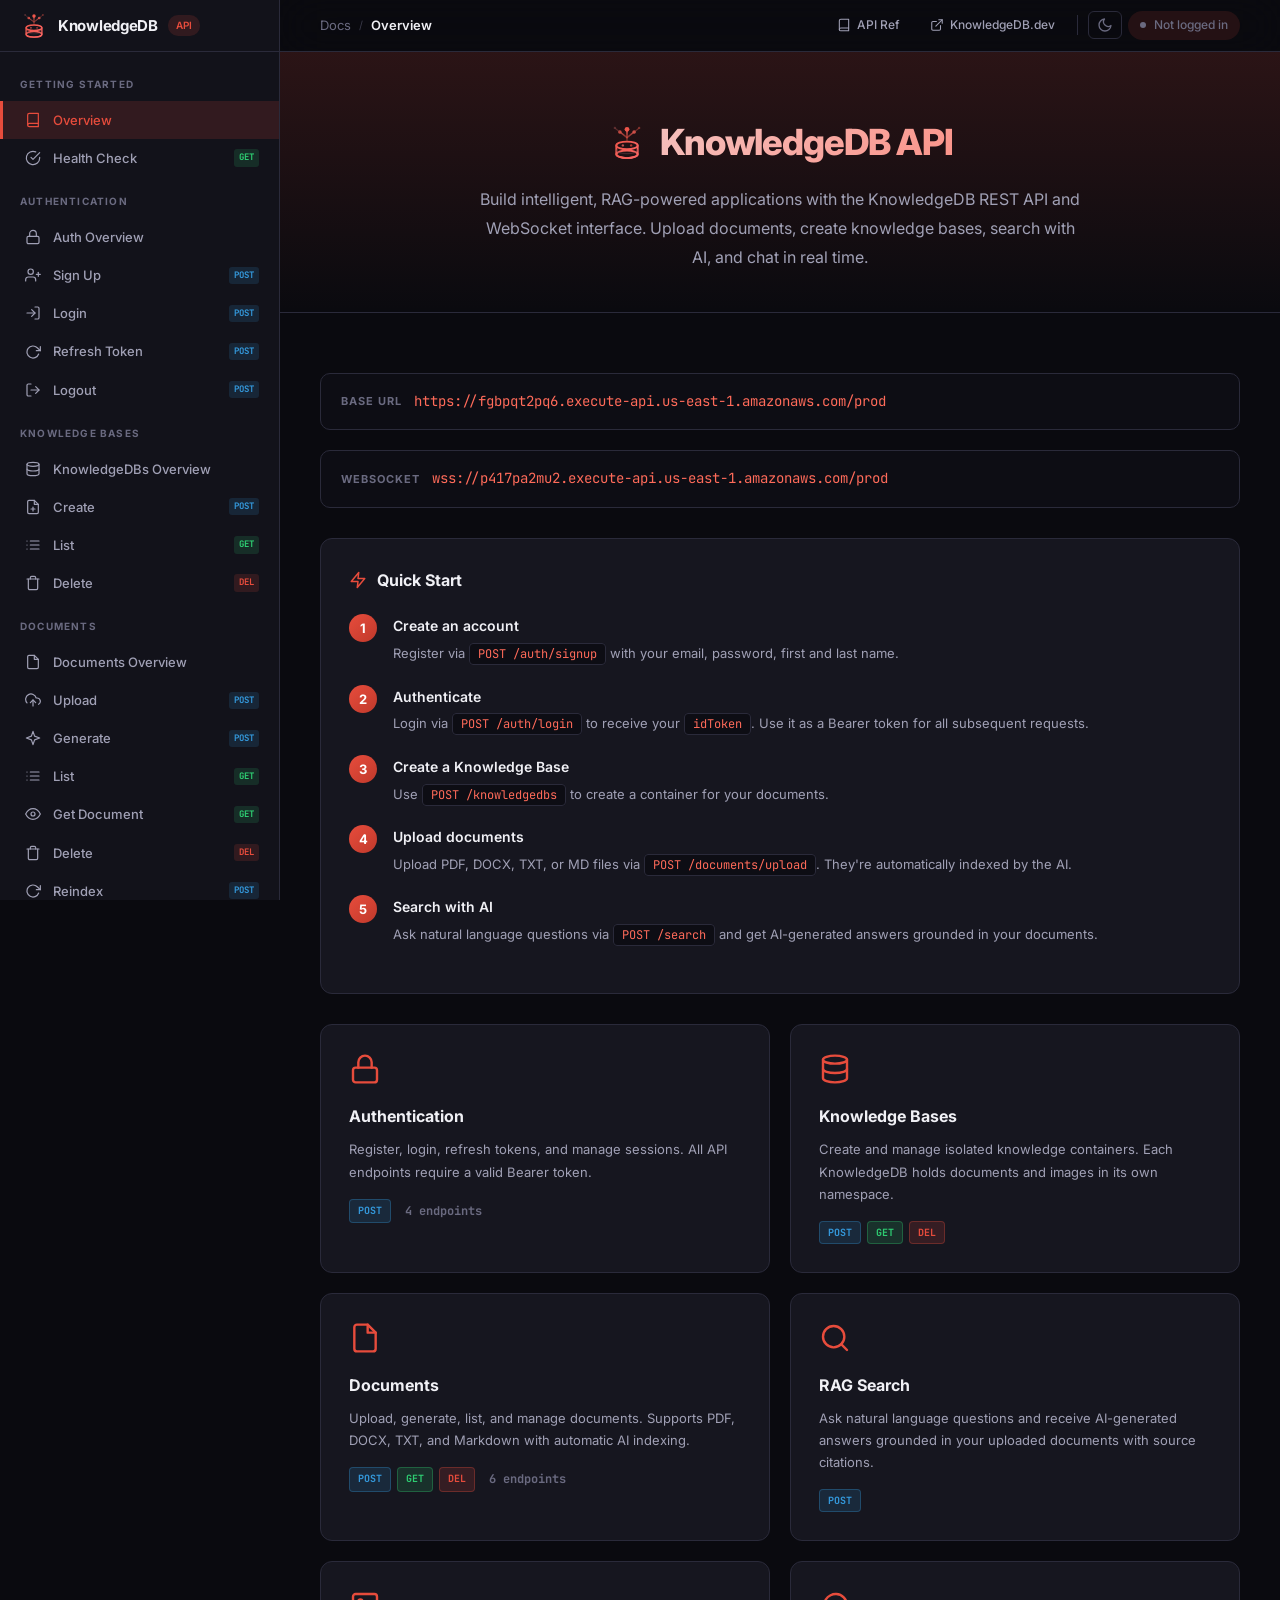
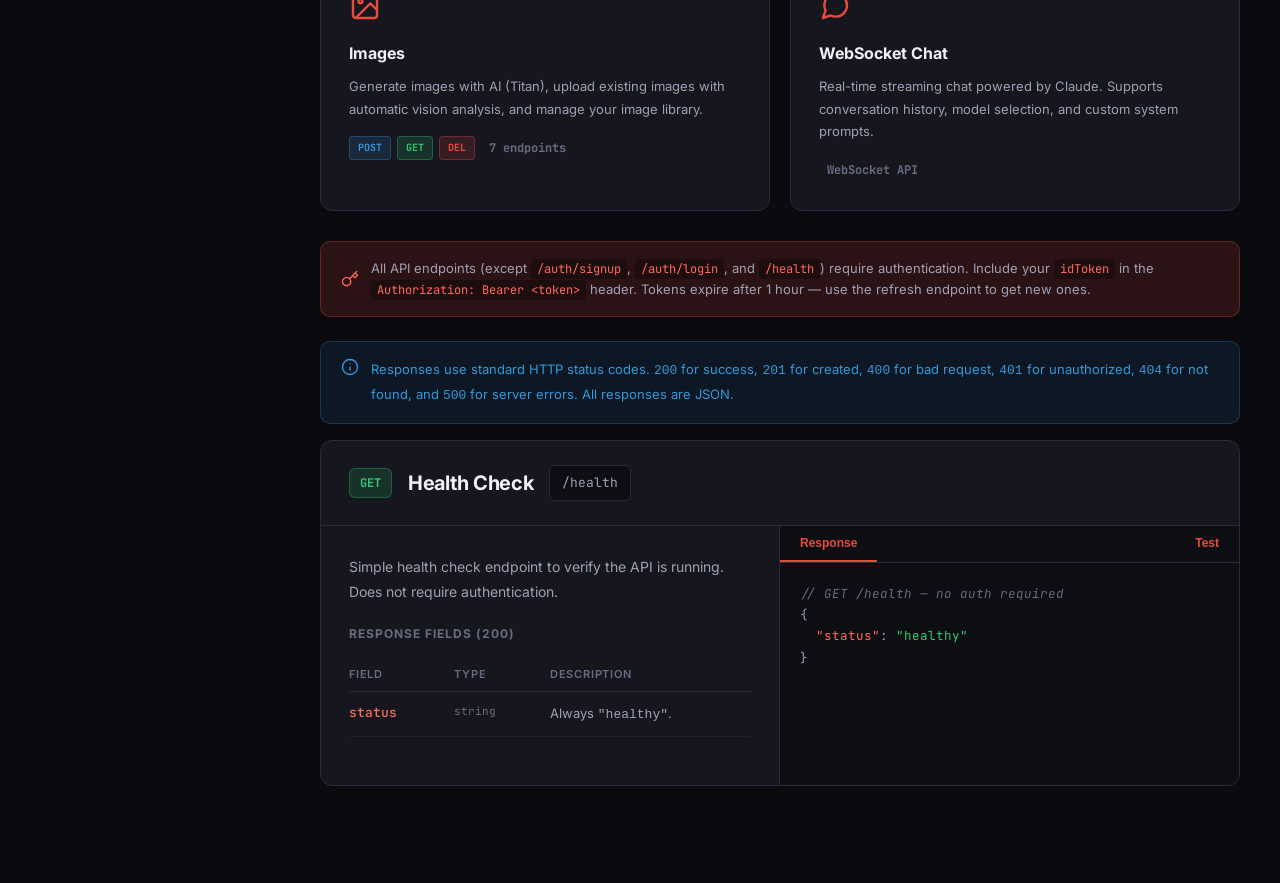
==== api/index.html @ 93686867 "API docs and UI Upgrade" ====
﻿<!DOCTYPE html>
<html lang="en">
<head>
  <meta charset="UTF-8">
  <meta name="viewport" content="width=device-width, initial-scale=1.0">
  <title>KnowledgeDB API Documentation</title>
  <meta name="description" content="KnowledgeDB API documentation — build RAG-powered apps with REST API and WebSocket. Upload documents, create knowledge bases, search with AI, and chat in real time.">
  <link rel="stylesheet" href="styles.css">
  <link rel="icon" type="image/svg+xml" href="favicon.svg">
</head>
<body>
<div class="layout">
  <nav class="sidebar">
    <div class="sidebar-header"></div>
    <div id="sidebar-nav" class="sidebar-nav"></div>
  </nav>

  <main class="main-content">
    <div class="top-bar" data-title="API Reference"></div>

    <div class="page-hero">
      <h1 style="display: flex; align-items: center; gap: 14px; justify-content: center;"><svg viewBox="0 0 32 32" fill="none" style="width: 38px; height: 38px; flex-shrink: 0;"><defs><linearGradient id="hero-g1" x1="0" y1="0" x2="32" y2="32" gradientUnits="userSpaceOnUse"><stop offset="0%" stop-color="#e74c3c"/><stop offset="100%" stop-color="#ff6b6b"/></linearGradient><linearGradient id="hero-g2" x1="0" y1="32" x2="32" y2="0" gradientUnits="userSpaceOnUse"><stop offset="0%" stop-color="#2c3e50"/><stop offset="100%" stop-color="#e74c3c"/></linearGradient><linearGradient id="hero-g3" x1="16" y1="2" x2="16" y2="14" gradientUnits="userSpaceOnUse"><stop offset="0%" stop-color="#ff6b6b"/><stop offset="100%" stop-color="#e74c3c" stop-opacity="0.3"/></linearGradient></defs><ellipse cx="16" cy="18" rx="9" ry="3.2" stroke="url(#hero-g1)" stroke-width="1.6"/><path d="M7 18v7.5c0 1.77 4 3.2 9 3.2s9-1.43 9-3.2V18" stroke="url(#hero-g1)" stroke-width="1.6" stroke-linecap="round"/><ellipse cx="16" cy="25.5" rx="9" ry="3.2" stroke="url(#hero-g1)" stroke-width="1.6"/><path d="M7 21.8c0 1.77 4 3.2 9 3.2s9-1.43 9-3.2" stroke="url(#hero-g2)" stroke-width="1" stroke-linecap="round" opacity="0.45"/><path d="M16 14.8 L16 6" stroke="url(#hero-g3)" stroke-width="1.5" stroke-linecap="round"/><path d="M16 11.5 L11 7.5" stroke="url(#hero-g3)" stroke-width="1.2" stroke-linecap="round"/><circle cx="10" cy="6.8" r="1.5" fill="url(#hero-g1)" opacity="0.85"/><path d="M16 11.5 L21 7.5" stroke="url(#hero-g3)" stroke-width="1.2" stroke-linecap="round"/><circle cx="22" cy="6.8" r="1.5" fill="url(#hero-g1)" opacity="0.85"/><circle cx="16" cy="4.5" r="2" fill="url(#hero-g1)"/><path d="M10 6.8 L6.5 4" stroke="url(#hero-g2)" stroke-width="0.9" stroke-linecap="round" opacity="0.5"/><circle cx="5.8" cy="3.3" r="1" fill="url(#hero-g2)" opacity="0.55"/><path d="M22 6.8 L25.5 4" stroke="url(#hero-g2)" stroke-width="0.9" stroke-linecap="round" opacity="0.5"/><circle cx="26.2" cy="3.3" r="1" fill="url(#hero-g2)" opacity="0.55"/><circle cx="12.5" cy="18" r="1" fill="#ff6b6b" opacity="0.7"/><circle cx="19.5" cy="18" r="1" fill="#e74c3c" opacity="0.7"/></svg> KnowledgeDB API</h1>
      <p>Build intelligent, RAG-powered applications with the KnowledgeDB REST API and WebSocket interface. Upload documents, create knowledge bases, search with AI, and chat in real time.</p>
    </div>

    <div class="content-area">
      <div class="base-url-box">
        <span class="label">Base URL</span>
        <code>https://fgbpqt2pq6.execute-api.us-east-1.amazonaws.com/prod</code>
      </div>

      <div class="base-url-box">
        <span class="label">WebSocket</span>
        <code>wss://p417pa2mu2.execute-api.us-east-1.amazonaws.com/prod</code>
      </div>

      <div class="quick-start">
        <h3><svg viewBox="0 0 24 24"><polygon points="13 2 3 14 12 14 11 22 21 10 12 10 13 2"/></svg> Quick Start</h3>
        <div class="quick-start-step">
          <div class="step-number">1</div>
          <div class="step-content">
            <h4>Create an account</h4>
            <p>Register via <code>POST /auth/signup</code> with your email, password, first and last name.</p>
          </div>
        </div>
        <div class="quick-start-step">
          <div class="step-number">2</div>
          <div class="step-content">
            <h4>Authenticate</h4>
            <p>Login via <code>POST /auth/login</code> to receive your <code>idToken</code>. Use it as a Bearer token for all subsequent requests.</p>
          </div>
        </div>
        <div class="quick-start-step">
          <div class="step-number">3</div>
          <div class="step-content">
            <h4>Create a Knowledge Base</h4>
            <p>Use <code>POST /knowledgedbs</code> to create a container for your documents.</p>
          </div>
        </div>
        <div class="quick-start-step">
          <div class="step-number">4</div>
          <div class="step-content">
            <h4>Upload documents</h4>
            <p>Upload PDF, DOCX, TXT, or MD files via <code>POST /documents/upload</code>. They're automatically indexed by the AI.</p>
          </div>
        </div>
        <div class="quick-start-step">
          <div class="step-number">5</div>
          <div class="step-content">
            <h4>Search with AI</h4>
            <p>Ask natural language questions via <code>POST /search</code> and get AI-generated answers grounded in your documents.</p>
          </div>
        </div>
      </div>

      <div class="overview-grid">
        <a href="auth.html" class="overview-card">
          <div class="card-icon"><svg viewBox="0 0 24 24"><rect x="3" y="11" width="18" height="11" rx="2" ry="2"/><path d="M7 11V7a5 5 0 0 1 10 0v4"/></svg></div>
          <h3>Authentication</h3>
          <p>Register, login, refresh tokens, and manage sessions. All API endpoints require a valid Bearer token.</p>
          <div class="card-endpoints">
            <span class="method-badge post">POST</span>
            <span style="font-size:12px;color:var(--text-muted)">4 endpoints</span>
          </div>
        </a>

        <a href="knowledgedbs.html" class="overview-card">
          <div class="card-icon"><svg viewBox="0 0 24 24"><ellipse cx="12" cy="5" rx="9" ry="3"/><path d="M21 12c0 1.66-4 3-9 3s-9-1.34-9-3"/><path d="M3 5v14c0 1.66 4 3 9 3s9-1.34 9-3V5"/></svg></div>
          <h3>Knowledge Bases</h3>
          <p>Create and manage isolated knowledge containers. Each KnowledgeDB holds documents and images in its own namespace.</p>
          <div class="card-endpoints">
            <span class="method-badge post">POST</span>
            <span class="method-badge get">GET</span>
            <span class="method-badge delete">DEL</span>
          </div>
        </a>

        <a href="documents.html" class="overview-card">
          <div class="card-icon"><svg viewBox="0 0 24 24"><path d="M14 2H6a2 2 0 0 0-2 2v16a2 2 0 0 0 2 2h12a2 2 0 0 0 2-2V8z"/><polyline points="14 2 14 8 20 8"/></svg></div>
          <h3>Documents</h3>
          <p>Upload, generate, list, and manage documents. Supports PDF, DOCX, TXT, and Markdown with automatic AI indexing.</p>
          <div class="card-endpoints">
            <span class="method-badge post">POST</span>
            <span class="method-badge get">GET</span>
            <span class="method-badge delete">DEL</span>
            <span style="font-size:12px;color:var(--text-muted)">6 endpoints</span>
          </div>
        </a>

        <a href="search.html" class="overview-card">
          <div class="card-icon"><svg viewBox="0 0 24 24"><circle cx="11" cy="11" r="8"/><line x1="21" y1="21" x2="16.65" y2="16.65"/></svg></div>
          <h3>RAG Search</h3>
          <p>Ask natural language questions and receive AI-generated answers grounded in your uploaded documents with source citations.</p>
          <div class="card-endpoints">
            <span class="method-badge post">POST</span>
          </div>
        </a>

        <a href="images.html" class="overview-card">
          <div class="card-icon"><svg viewBox="0 0 24 24"><rect x="3" y="3" width="18" height="18" rx="2" ry="2"/><circle cx="8.5" cy="8.5" r="1.5"/><polyline points="21 15 16 10 5 21"/></svg></div>
          <h3>Images</h3>
          <p>Generate images with AI (Titan), upload existing images with automatic vision analysis, and manage your image library.</p>
          <div class="card-endpoints">
            <span class="method-badge post">POST</span>
            <span class="method-badge get">GET</span>
            <span class="method-badge delete">DEL</span>
            <span style="font-size:12px;color:var(--text-muted)">7 endpoints</span>
          </div>
        </a>

        <a href="websocket.html" class="overview-card">
          <div class="card-icon"><svg viewBox="0 0 24 24"><path d="M21 11.5a8.38 8.38 0 0 1-.9 3.8 8.5 8.5 0 0 1-7.6 4.7 8.38 8.38 0 0 1-3.8-.9L3 21l1.9-5.7a8.38 8.38 0 0 1-.9-3.8 8.5 8.5 0 0 1 4.7-7.6 8.38 8.38 0 0 1 3.8-.9h.5a8.48 8.48 0 0 1 8 8v.5z"/></svg></div>
          <h3>WebSocket Chat</h3>
          <p>Real-time streaming chat powered by Claude. Supports conversation history, model selection, and custom system prompts.</p>
          <div class="card-endpoints">
            <span style="font-size:12px;color:var(--text-muted)">WebSocket API</span>
          </div>
        </a>
      </div>

      <div class="auth-banner">
        <span class="icon"><svg viewBox="0 0 24 24"><path d="M21 2l-2 2m-7.61 7.61a5.5 5.5 0 1 1-7.778 7.778 5.5 5.5 0 0 1 7.777-7.777zm0 0L15.5 7.5m0 0l3 3L22 7l-3-3m-3.5 3.5L19 4"/></svg></span>
        <div class="text">
          All API endpoints (except <code>/auth/signup</code>, <code>/auth/login</code>, and <code>/health</code>) require authentication.
          Include your <code>idToken</code> in the <code>Authorization: Bearer &lt;token&gt;</code> header.
          Tokens expire after 1 hour — use the refresh endpoint to get new ones.
        </div>
      </div>

      <div class="info-box note">
        <svg viewBox="0 0 24 24"><circle cx="12" cy="12" r="10"/><line x1="12" y1="16" x2="12" y2="12"/><line x1="12" y1="8" x2="12.01" y2="8"/></svg>
        <div>Responses use standard HTTP status codes. <code>200</code> for success, <code>201</code> for created, <code>400</code> for bad request, <code>401</code> for unauthorized, <code>404</code> for not found, and <code>500</code> for server errors. All responses are JSON.</div>
      </div>

      <!-- HEALTH -->
      <div class="endpoint-block" id="health">
        <div class="endpoint-header">
          <span class="method-badge get">GET</span>
          <h2>Health Check</h2>
          <code class="endpoint-url">/health</code>
        </div>
        <div class="endpoint-body">
          <div class="endpoint-docs">
            <p>Simple health check endpoint to verify the API is running. Does not require authentication.</p>

            <div class="params-title">Response Fields (200)</div>
            <table class="params-table">
              <thead><tr><th>Field</th><th>Type</th><th>Description</th></tr></thead>
              <tbody>
                <tr><td>status</td><td>string</td><td>Always <code>"healthy"</code>.</td></tr>
              </tbody>
            </table>
          </div>
          <div class="endpoint-code">
            <div class="code-tabs">
              <button class="code-tab active" data-target="health-res">Response</button>
              <button class="code-tab test-tab" data-target="health-test">Test</button>
            </div>
            <div class="code-panel active" id="health-res">
<pre><span class="comment">// GET /health — no auth required</span>
{
  <span class="key">"status"</span>: <span class="string">"healthy"</span>
}</pre>
            </div>
            <div class="code-panel" id="health-test">
              <div class="test-panel">
                <button class="test-send" onclick="tryHealth()">Send Request</button>
                <div class="test-response" id="health-response"></div>
              </div>
            </div>
          </div>
        </div>
      </div>

    </div>
  </main>
</div>
<script src="icons.js"></script>
<script src="app.js"></script>
<script>
async function tryHealth() {
  showLoading('health-response');
  try {
    const { status, data } = await apiRequest('GET', '/health', null, false);
    renderResponse('health-response', status, data);
  } catch(e) { renderResponse('health-response', 0, { error: e.message }); }
}
</script>
</body>
</html>
---- api/styles.css ----
/* KnowledgeDB API Documentation - Shared Styles */
@import url('https://fonts.googleapis.com/css2?family=Inter:wght@300;400;500;600;700;800&family=JetBrains+Mono:wght@400;500;600&display=swap');

:root {
  --red: #e74c3c;
  --red-dark: #c0392b;
  --red-light: #ff6b5a;
  --red-glow: rgba(231, 76, 60, 0.15);
  --red-glow-strong: rgba(231, 76, 60, 0.3);
  --bg-primary: #0a0a0f;
  --bg-secondary: #12121a;
  --bg-tertiary: #1a1a26;
  --bg-card: #16161f;
  --bg-code: #0d0d14;
  --bg-hover: #1e1e2a;
  --border: #2a2a3a;
  --border-light: #3a3a4a;
  --text-primary: #f0f0f5;
  --text-secondary: #a0a0b5;
  --text-muted: #6a6a80;
  --green: #2ecc71;
  --blue: #3498db;
  --orange: #f39c12;
  --purple: #9b59b6;
  --method-get: #2ecc71;
  --method-post: #3498db;
  --method-delete: #e74c3c;
  --method-put: #f39c12;
  --sidebar-width: 280px;
}

[data-theme="light"] {
  --bg-primary: #ffffff;
  --bg-secondary: #f8f9fa;
  --bg-tertiary: #f0f1f3;
  --bg-card: #ffffff;
  --bg-code: #f6f7f9;
  --bg-hover: #eef0f4;
  --border: #e0e3e8;
  --border-light: #d0d4da;
  --text-primary: #1a1a2e;
  --text-secondary: #4a4a5a;
  --text-muted: #8a8a9a;
  --red-glow: rgba(231, 76, 60, 0.08);
  --red-glow-strong: rgba(231, 76, 60, 0.15);
  --green: #27ae60;
  --blue: #2980b9;
  --orange: #e67e22;
  --purple: #8e44ad;
  --method-get: #27ae60;
  --method-post: #2980b9;
  --method-delete: #c0392b;
  --method-put: #e67e22;
}

* { margin: 0; padding: 0; box-sizing: border-box; }

html { scroll-behavior: smooth; }

body {
  font-family: 'Inter', -apple-system, BlinkMacSystemFont, sans-serif;
  background: var(--bg-primary);
  color: var(--text-primary);
  line-height: 1.7;
  -webkit-font-smoothing: antialiased;
}

/* ===== LAYOUT ===== */
.layout {
  display: flex;
  min-height: 100vh;
}

/* ===== SIDEBAR ===== */
.sidebar {
  width: var(--sidebar-width);
  background: var(--bg-secondary);
  border-right: 1px solid var(--border);
  position: fixed;
  top: 0;
  left: 0;
  bottom: 0;
  z-index: 100;
  display: flex;
  flex-direction: column;
}

.sidebar-header {
  padding: 0 20px;
  border-bottom: 1px solid var(--border);
  flex-shrink: 0;
  background: var(--bg-secondary);
  height: 52px;
  display: flex;
  align-items: center;
}

.sidebar-logo {
  display: flex;
  align-items: center;
  gap: 10px;
  text-decoration: none;
  color: var(--text-primary);
}

.sidebar-logo .logo-icon {
  width: 28px;
  height: 28px;
  display: flex;
  align-items: center;
  justify-content: center;
  flex-shrink: 0;
}

.sidebar-logo .logo-icon svg {
  width: 28px;
  height: 28px;
  display: block;
}

.sidebar-logo .logo-text {
  font-size: 15px;
  font-weight: 700;
  letter-spacing: -0.3px;
}

.sidebar-logo .logo-badge {
  font-size: 10px;
  font-weight: 600;
  color: var(--red);
  background: var(--red-glow);
  padding: 2px 8px;
  border-radius: 10px;
  margin-left: auto;
}

.sidebar-version {
  margin-top: 12px;
  font-size: 11px;
  color: var(--text-muted);
  display: flex;
  align-items: center;
  gap: 8px;
}

.sidebar-version .version-tag {
  font-family: 'JetBrains Mono', monospace;
  font-size: 10px;
  font-weight: 600;
  color: var(--green);
  background: rgba(46,204,113,0.12);
  padding: 2px 8px;
  border-radius: 10px;
}

.sidebar-nav {
  flex: 1;
  padding: 16px 0;
  overflow-y: auto;
}

.nav-section {
  margin-bottom: 8px;
}

.nav-section-title {
  font-size: 10px;
  font-weight: 700;
  text-transform: uppercase;
  letter-spacing: 1.2px;
  color: var(--text-muted);
  padding: 8px 20px;
}

.nav-link {
  display: flex;
  align-items: center;
  gap: 10px;
  padding: 8px 20px;
  color: var(--text-secondary);
  text-decoration: none;
  font-size: 13px;
  font-weight: 500;
  transition: all 0.15s ease;
  border-left: 3px solid transparent;
}

.nav-link:hover {
  color: var(--text-primary);
  background: var(--bg-hover);
}

.nav-link.active {
  color: var(--red);
  background: var(--red-glow);
  border-left-color: var(--red);
}

.nav-link .nav-method {
  font-size: 9px;
  font-weight: 700;
  font-family: 'JetBrains Mono', monospace;
  padding: 1px 5px;
  border-radius: 3px;
  margin-left: auto;
}

.nav-method.get { background: rgba(46,204,113,0.15); color: var(--method-get); }
.nav-method.post { background: rgba(52,152,219,0.15); color: var(--method-post); }
.nav-method.delete { background: rgba(231,76,60,0.15); color: var(--method-delete); }

/* ===== MAIN CONTENT ===== */
.main-content {
  margin-left: var(--sidebar-width);
  flex: 1;
  min-width: 0;
}

/* ===== TOP BAR ===== */
.top-bar {
  position: sticky;
  top: 0;
  z-index: 50;
  background: rgba(10, 10, 15, 0.8);
  backdrop-filter: blur(24px);
  -webkit-backdrop-filter: blur(24px);
  border-bottom: 1px solid var(--border);
  padding: 0 40px;
  display: flex;
  align-items: center;
  justify-content: space-between;
  height: 52px;
}

.top-bar-left {
  display: flex;
  align-items: center;
  gap: 16px;
}

.top-bar-breadcrumb {
  display: flex;
  align-items: center;
  gap: 8px;
  font-size: 13px;
}

.top-bar-breadcrumb a {
  color: var(--text-muted);
  text-decoration: none;
  transition: color 0.15s;
}

.top-bar-breadcrumb a:hover { color: var(--red); }

.top-bar-breadcrumb .breadcrumb-sep {
  color: var(--border-light);
  font-size: 11px;
}

.top-bar-breadcrumb .breadcrumb-current {
  color: var(--text-primary);
  font-weight: 600;
}

.top-bar-title {
  font-size: 14px;
  font-weight: 600;
  color: var(--text-primary);
}

.top-bar-right {
  display: flex;
  align-items: center;
  gap: 6px;
}

.top-bar-link {
  font-size: 12px;
  font-weight: 500;
  color: var(--text-secondary);
  text-decoration: none;
  padding: 6px 12px;
  border-radius: 6px;
  transition: all 0.15s;
  display: flex;
  align-items: center;
  gap: 6px;
}

.top-bar-link:hover {
  color: var(--text-primary);
  background: var(--bg-hover);
}

.top-bar-link svg {
  width: 14px;
  height: 14px;
  stroke: currentColor;
  fill: none;
  stroke-width: 1.8;
  stroke-linecap: round;
  stroke-linejoin: round;
}

.top-bar-link.primary {
  color: var(--red);
  background: var(--red-glow);
}

.top-bar-link.primary:hover {
  background: var(--red-glow-strong);
}

.top-bar-divider {
  width: 1px;
  height: 20px;
  background: var(--border);
  margin: 0 4px;
}

.top-bar-links {
  display: flex;
  gap: 16px;
}

.top-bar-links a {
  font-size: 13px;
  color: var(--text-secondary);
  text-decoration: none;
  transition: color 0.15s;
}

.top-bar-links a:hover { color: var(--red); }

/* ===== PAGE HERO ===== */
.page-hero {
  padding: 60px 40px 40px;
  border-bottom: 1px solid var(--border);
  background: linear-gradient(180deg, var(--red-glow) 0%, transparent 100%);
  text-align: center;
}

.page-hero h1 {
  font-size: 36px;
  font-weight: 800;
  letter-spacing: -1px;
  margin-bottom: 12px;
  background: linear-gradient(135deg, var(--text-primary), var(--red-light));
  -webkit-background-clip: text;
  -webkit-text-fill-color: transparent;
  background-clip: text;
}

.page-hero p {
  font-size: 16px;
  color: var(--text-secondary);
  max-width: 600px;
  margin-left: auto;
  margin-right: auto;
  line-height: 1.8;
}

.page-hero code {
  background: rgba(0,0,0,0.3);
  padding: 2px 8px;
  border-radius: 4px;
  color: var(--red-light);
  font-family: 'JetBrains Mono', monospace;
  font-size: 14px;
}

/* ===== CONTENT AREA ===== */
.content-area {
  max-width: 1400px;
  margin: 0 auto;
  padding: 40px;
}

/* ===== ENDPOINT BLOCK ===== */
.endpoint-block {
  margin-bottom: 60px;
  border: 1px solid var(--border);
  border-radius: 12px;
  overflow: hidden;
  background: var(--bg-card);
  scroll-margin-top: 60px;
}

/* ===== SVG ICONS ===== */
.nav-link .nav-icon {
  width: 20px;
  display: inline-flex;
  align-items: center;
  justify-content: center;
}

.nav-icon svg {
  width: 16px;
  height: 16px;
  stroke: currentColor;
  fill: none;
  stroke-width: 1.8;
  stroke-linecap: round;
  stroke-linejoin: round;
  flex-shrink: 0;
}

.nav-section-title .section-icon svg,
.card-icon svg {
  stroke: var(--red);
  fill: none;
  stroke-width: 1.8;
  stroke-linecap: round;
  stroke-linejoin: round;
}

.card-icon svg {
  width: 32px;
  height: 32px;
}

.auth-banner .icon svg,
.info-box svg {
  width: 18px;
  height: 18px;
  stroke: currentColor;
  fill: none;
  stroke-width: 1.8;
  stroke-linecap: round;
  stroke-linejoin: round;
  flex-shrink: 0;
}

.auth-banner .icon svg {
  stroke: var(--red-light);
}

.quick-start h3 svg {
  width: 18px;
  height: 18px;
  stroke: var(--red);
  fill: none;
  stroke-width: 2;
  stroke-linecap: round;
  stroke-linejoin: round;
  vertical-align: -3px;
  margin-right: 6px;
}

.endpoint-header {
  padding: 24px 28px;
  border-bottom: 1px solid var(--border);
  display: flex;
  align-items: center;
  gap: 16px;
  flex-wrap: wrap;
}

.endpoint-header h2 {
  font-size: 20px;
  font-weight: 700;
  letter-spacing: -0.3px;
}

.method-badge {
  font-family: 'JetBrains Mono', monospace;
  font-size: 12px;
  font-weight: 700;
  padding: 4px 10px;
  border-radius: 6px;
  text-transform: uppercase;
}

.method-badge.get { background: rgba(46,204,113,0.15); color: var(--method-get); border: 1px solid rgba(46,204,113,0.3); }
.method-badge.post { background: rgba(52,152,219,0.15); color: var(--method-post); border: 1px solid rgba(52,152,219,0.3); }
.method-badge.delete { background: rgba(231,76,60,0.15); color: var(--method-delete); border: 1px solid rgba(231,76,60,0.3); }
.method-badge.put { background: rgba(243,156,18,0.15); color: var(--method-put); border: 1px solid rgba(243,156,18,0.3); }

.endpoint-url {
  font-family: 'JetBrains Mono', monospace;
  font-size: 13px;
  color: var(--text-secondary);
  background: var(--bg-code);
  padding: 6px 12px;
  border-radius: 6px;
  border: 1px solid var(--border);
}

.endpoint-body {
  display: grid;
  grid-template-columns: 1fr 1fr;
  min-height: 200px;
  max-height: 700px;
}

@media (max-width: 1000px) {
  .endpoint-body { grid-template-columns: 1fr; max-height: none; }
}

.endpoint-docs {
  padding: 28px;
  border-right: 1px solid var(--border);
  overflow-y: auto;
}

.endpoint-docs p {
  color: var(--text-secondary);
  font-size: 14px;
  margin-bottom: 20px;
  line-height: 1.8;
}

.endpoint-code {
  padding: 0;
  background: var(--bg-code);
  display: flex;
  flex-direction: column;
  overflow: hidden;
}

/* ===== PARAMS TABLE ===== */
.params-title {
  font-size: 12px;
  font-weight: 700;
  text-transform: uppercase;
  letter-spacing: 1px;
  color: var(--text-muted);
  margin-bottom: 12px;
}

.params-table {
  width: 100%;
  border-collapse: collapse;
  margin-bottom: 20px;
}

.params-table th {
  text-align: left;
  font-size: 11px;
  font-weight: 600;
  text-transform: uppercase;
  letter-spacing: 0.8px;
  color: var(--text-muted);
  padding: 8px 0;
  border-bottom: 1px solid var(--border);
}

.params-table td {
  padding: 10px 0;
  font-size: 13px;
  border-bottom: 1px solid rgba(42,42,58,0.5);
  vertical-align: top;
}

.params-table td:first-child {
  font-family: 'JetBrains Mono', monospace;
  font-weight: 500;
  color: var(--red-light);
  padding-right: 16px;
  white-space: nowrap;
}

.params-table td:nth-child(2) {
  font-family: 'JetBrains Mono', monospace;
  font-size: 11px;
  color: var(--text-muted);
  padding-right: 16px;
}

.params-table td:last-child {
  color: var(--text-secondary);
}

.param-required {
  color: var(--red) !important;
  font-size: 10px;
  font-weight: 600;
}

.param-optional {
  color: var(--text-muted) !important;
  font-size: 10px;
}

/* ===== CODE BLOCKS ===== */
.code-tabs {
  display: flex;
  border-bottom: 1px solid var(--border);
}

.code-tab {
  padding: 10px 20px;
  font-size: 12px;
  font-weight: 600;
  color: var(--text-muted);
  cursor: pointer;
  border: none;
  background: none;
  transition: all 0.15s;
  border-bottom: 2px solid transparent;
}

.code-tab:hover { color: var(--text-secondary); }

.code-tab.active {
  color: var(--red);
  border-bottom-color: var(--red);
}

.code-panel {
  display: none;
  flex: 1;
  overflow: auto;
  min-height: 0;
}

.code-panel.active { display: flex; flex-direction: column; overflow: auto; }

pre {
  margin: 0;
  padding: 20px;
  font-family: 'JetBrains Mono', monospace;
  font-size: 12.5px;
  line-height: 1.7;
  color: var(--text-secondary);
  overflow-x: auto;
}

pre .key { color: var(--red-light); }
pre .string { color: var(--green); }
pre .number { color: var(--orange); }
pre .boolean { color: var(--purple); }
pre .null { color: var(--text-muted); }
pre .comment { color: var(--text-muted); font-style: italic; }

/* ===== TEST PANEL (integrated in right column) ===== */
.test-panel {
  padding: 20px;
  overflow-y: auto;
  flex: 1;
  min-height: 0;
}

.test-field {
  margin-bottom: 14px;
}

.test-field label {
  display: block;
  font-size: 11px;
  font-weight: 600;
  color: var(--text-muted);
  text-transform: uppercase;
  letter-spacing: 0.8px;
  margin-bottom: 5px;
}

.test-field input,
.test-field textarea,
.test-field select {
  width: 100%;
  padding: 8px 12px;
  background: var(--bg-primary);
  border: 1px solid var(--border);
  border-radius: 6px;
  color: var(--text-primary);
  font-family: 'JetBrains Mono', monospace;
  font-size: 12px;
  outline: none;
  transition: border-color 0.2s;
}

.test-field input:focus,
.test-field textarea:focus {
  border-color: var(--red);
}

.test-field textarea {
  min-height: 80px;
  resize: vertical;
}

.test-send {
  width: 100%;
  padding: 9px 20px;
  background: linear-gradient(135deg, var(--red), var(--red-dark));
  color: white;
  border: none;
  border-radius: 6px;
  font-size: 12px;
  font-weight: 700;
  cursor: pointer;
  transition: all 0.2s;
  font-family: 'Inter', sans-serif;
}

.test-send:hover {
  box-shadow: 0 4px 20px var(--red-glow-strong);
}

.test-send:disabled {
  opacity: 0.5;
  cursor: not-allowed;
  box-shadow: none;
}

.test-response {
  margin-top: 14px;
  background: var(--bg-primary);
  border: 1px solid var(--border);
  border-radius: 6px;
  overflow: hidden;
}

.test-response-header {
  padding: 8px 12px;
  border-bottom: 1px solid var(--border);
  display: flex;
  align-items: center;
  gap: 8px;
  font-size: 11px;
  font-weight: 600;
}

.status-dot {
  width: 8px;
  height: 8px;
  border-radius: 50%;
}

.status-dot.success { background: var(--green); }
.status-dot.error { background: var(--red); }
.status-dot.loading { background: var(--orange); animation: pulse 1s infinite; }

@keyframes pulse {
  0%, 100% { opacity: 1; }
  50% { opacity: 0.4; }
}

.test-response pre {
  max-height: 300px;
  overflow: auto;
  font-size: 11px;
  padding: 12px;
  word-break: break-all;
  white-space: pre-wrap;
}

.code-tab.test-tab {
  color: var(--red);
  margin-left: auto;
}

.code-tab.test-tab.active {
  color: var(--red);
  border-bottom-color: var(--red);
}

/* ===== AUTH BANNER ===== */
.auth-banner {
  margin: 24px 0;
  padding: 16px 20px;
  background: var(--red-glow);
  border: 1px solid rgba(231,76,60,0.3);
  border-radius: 10px;
  display: flex;
  align-items: center;
  gap: 12px;
}

.auth-banner .icon {
  display: inline-flex;
  align-items: center;
  flex-shrink: 0;
}

.auth-banner .text {
  font-size: 13px;
  color: var(--text-secondary);
  line-height: 1.6;
}

.auth-banner code {
  font-family: 'JetBrains Mono', monospace;
  font-size: 12px;
  background: rgba(0,0,0,0.3);
  padding: 2px 6px;
  border-radius: 4px;
  color: var(--red-light);
}

/* ===== INFO BOXES ===== */
.info-box {
  padding: 16px 20px;
  border-radius: 10px;
  margin: 16px 0;
  font-size: 13px;
  line-height: 1.7;
  display: flex;
  gap: 12px;
  align-items: flex-start;
}

.info-box.note {
  background: rgba(52,152,219,0.1);
  border: 1px solid rgba(52,152,219,0.25);
  color: var(--blue);
}

.info-box.warning {
  background: rgba(243,156,18,0.1);
  border: 1px solid rgba(243,156,18,0.25);
  color: var(--orange);
}

.info-box.tip {
  background: rgba(46,204,113,0.1);
  border: 1px solid rgba(46,204,113,0.25);
  color: var(--green);
}

/* ===== OVERVIEW CARDS ===== */
.overview-grid {
  display: grid;
  grid-template-columns: repeat(auto-fill, minmax(300px, 1fr));
  gap: 20px;
  margin: 30px 0;
}

.overview-card {
  background: var(--bg-card);
  border: 1px solid var(--border);
  border-radius: 12px;
  padding: 28px;
  text-decoration: none;
  color: inherit;
  transition: all 0.2s;
  position: relative;
  overflow: hidden;
}

.overview-card::before {
  content: '';
  position: absolute;
  top: 0;
  left: 0;
  right: 0;
  height: 3px;
  background: linear-gradient(90deg, var(--red), var(--red-light));
  opacity: 0;
  transition: opacity 0.2s;
}

.overview-card:hover {
  border-color: var(--red);
  transform: translateY(-2px);
  box-shadow: 0 8px 30px rgba(0,0,0,0.3);
}

.overview-card:hover::before { opacity: 1; }

.overview-card .card-icon {
  margin-bottom: 16px;
  line-height: 1;
}

.overview-card h3 {
  font-size: 16px;
  font-weight: 700;
  margin-bottom: 8px;
}

.overview-card p {
  font-size: 13px;
  color: var(--text-secondary);
  line-height: 1.7;
}

.overview-card .card-endpoints {
  margin-top: 16px;
  display: flex;
  gap: 6px;
  flex-wrap: wrap;
}

.overview-card .card-endpoints span {
  font-size: 10px;
  font-weight: 700;
  font-family: 'JetBrains Mono', monospace;
  padding: 2px 8px;
  border-radius: 4px;
}

/* ===== QUICK START ===== */
.quick-start {
  background: var(--bg-card);
  border: 1px solid var(--border);
  border-radius: 12px;
  padding: 28px;
  margin: 30px 0;
}

.quick-start h3 {
  font-size: 16px;
  font-weight: 700;
  margin-bottom: 20px;
}

.quick-start-step {
  display: flex;
  gap: 16px;
  margin-bottom: 20px;
  align-items: flex-start;
}

.step-number {
  width: 28px;
  height: 28px;
  background: linear-gradient(135deg, var(--red), var(--red-dark));
  border-radius: 50%;
  display: flex;
  align-items: center;
  justify-content: center;
  font-size: 13px;
  font-weight: 700;
  color: white;
  flex-shrink: 0;
}

.step-content h4 {
  font-size: 14px;
  font-weight: 600;
  margin-bottom: 4px;
}

.step-content p {
  font-size: 13px;
  color: var(--text-secondary);
}

.step-content code {
  font-family: 'JetBrains Mono', monospace;
  font-size: 12px;
  background: var(--bg-code);
  padding: 2px 8px;
  border-radius: 4px;
  color: var(--red-light);
  border: 1px solid var(--border);
}

/* ===== BASE URL BOX ===== */
.base-url-box {
  background: var(--bg-code);
  border: 1px solid var(--border);
  border-radius: 10px;
  padding: 16px 20px;
  margin: 20px 0;
  display: flex;
  align-items: center;
  gap: 12px;
}

.base-url-box .label {
  font-size: 11px;
  font-weight: 700;
  text-transform: uppercase;
  letter-spacing: 1px;
  color: var(--text-muted);
  white-space: nowrap;
}

.base-url-box code {
  font-family: 'JetBrains Mono', monospace;
  font-size: 14px;
  color: var(--red-light);
}

/* ===== FILE INPUT DARK THEME ===== */
input[type="file"] {
  padding: 10px 14px;
  background: var(--bg-code);
  border: 1px solid var(--border);
  border-radius: 8px;
  color: var(--text-primary);
  font-family: 'Inter', sans-serif;
  font-size: 13px;
  cursor: pointer;
  transition: border-color 0.2s;
}

input[type="file"]:hover { border-color: var(--red); }

input[type="file"]::file-selector-button {
  padding: 6px 16px;
  background: linear-gradient(135deg, var(--red), var(--red-dark));
  color: white;
  border: none;
  border-radius: 6px;
  font-size: 12px;
  font-weight: 600;
  cursor: pointer;
  margin-right: 12px;
  font-family: 'Inter', sans-serif;
}

input[type="file"]::file-selector-button:hover {
  background: linear-gradient(135deg, var(--red-light), var(--red));
}

/* ===== AUTH STATE INDICATOR ===== */
.auth-indicator {
  display: flex;
  align-items: center;
  gap: 8px;
  font-size: 12px;
  font-weight: 500;
  padding: 4px 12px;
  border-radius: 20px;
  transition: all 0.2s;
}

.auth-indicator.logged-in {
  background: rgba(46,204,113,0.12);
  color: var(--green);
}

.auth-indicator.logged-out {
  background: rgba(231,76,60,0.12);
  color: var(--text-muted);
}

.auth-indicator .auth-dot {
  width: 6px;
  height: 6px;
  border-radius: 50%;
}

.auth-indicator.logged-in .auth-dot { background: var(--green); }
.auth-indicator.logged-out .auth-dot { background: var(--text-muted); }

/* ===== SCROLLBAR ===== */
::-webkit-scrollbar { width: 6px; height: 6px; }
::-webkit-scrollbar-track { background: transparent; }
::-webkit-scrollbar-thumb { background: var(--border); border-radius: 3px; }
::-webkit-scrollbar-thumb:hover { background: var(--border-light); }

/* ===== THEME TOGGLE ===== */
.theme-toggle {
  background: none;
  border: 1px solid var(--border);
  border-radius: 6px;
  padding: 5px 8px;
  cursor: pointer;
  display: flex;
  align-items: center;
  justify-content: center;
  color: var(--text-muted);
  transition: all 0.2s;
}

.theme-toggle:hover {
  color: var(--text-primary);
  border-color: var(--border-light);
}

.theme-toggle svg {
  width: 16px;
  height: 16px;
  stroke: currentColor;
  fill: none;
  stroke-width: 2;
  stroke-linecap: round;
  stroke-linejoin: round;
}

/* ===== LIGHT MODE OVERRIDES ===== */
[data-theme="light"] .top-bar {
  background: rgba(255, 255, 255, 0.85);
}

[data-theme="light"] .page-hero code,
[data-theme="light"] .inline-code,
[data-theme="light"] .content-area code {
  background: rgba(0, 0, 0, 0.06);
}

[data-theme="light"] .page-hero {
  background: linear-gradient(180deg, rgba(231, 76, 60, 0.06) 0%, transparent 100%);
}

[data-theme="light"] .page-hero h1 {
  background: linear-gradient(135deg, #1a1a2e, var(--red));
  -webkit-background-clip: text;
  -webkit-text-fill-color: transparent;
  background-clip: text;
}

[data-theme="light"] .endpoint-block {
  box-shadow: 0 1px 4px rgba(0, 0, 0, 0.06);
}

[data-theme="light"] .endpoint-block:hover {
  box-shadow: 0 4px 16px rgba(0, 0, 0, 0.08);
}

[data-theme="light"] .overview-card:hover {
  box-shadow: 0 8px 30px rgba(0, 0, 0, 0.1);
}

[data-theme="light"] .method-badge.get { background: rgba(39, 174, 96, 0.1); border-color: rgba(39, 174, 96, 0.25); }
[data-theme="light"] .method-badge.post { background: rgba(41, 128, 185, 0.1); border-color: rgba(41, 128, 185, 0.25); }
[data-theme="light"] .method-badge.delete { background: rgba(192, 57, 43, 0.1); border-color: rgba(192, 57, 43, 0.25); }
[data-theme="light"] .method-badge.put { background: rgba(230, 126, 34, 0.1); border-color: rgba(230, 126, 34, 0.25); }

[data-theme="light"] .sidebar-logo .logo-badge {
  background: rgba(231, 76, 60, 0.1);
}

[data-theme="light"] .test-send {
  box-shadow: 0 2px 8px rgba(231, 76, 60, 0.2);
}

/* ===== MOBILE ===== */
@media (max-width: 768px) {
  .sidebar { display: none; }
  .main-content { margin-left: 0; }
  .page-hero { padding: 40px 20px 30px; }
  .page-hero h1 { font-size: 28px; }
  .content-area { padding: 20px; }
  .endpoint-body { grid-template-columns: 1fr; }
  .endpoint-docs { border-right: none; border-bottom: 1px solid var(--border); }
  .top-bar { padding: 0 20px; height: 48px; }
  .top-bar-breadcrumb { display: none; }
  .top-bar-link span { display: none; }
}
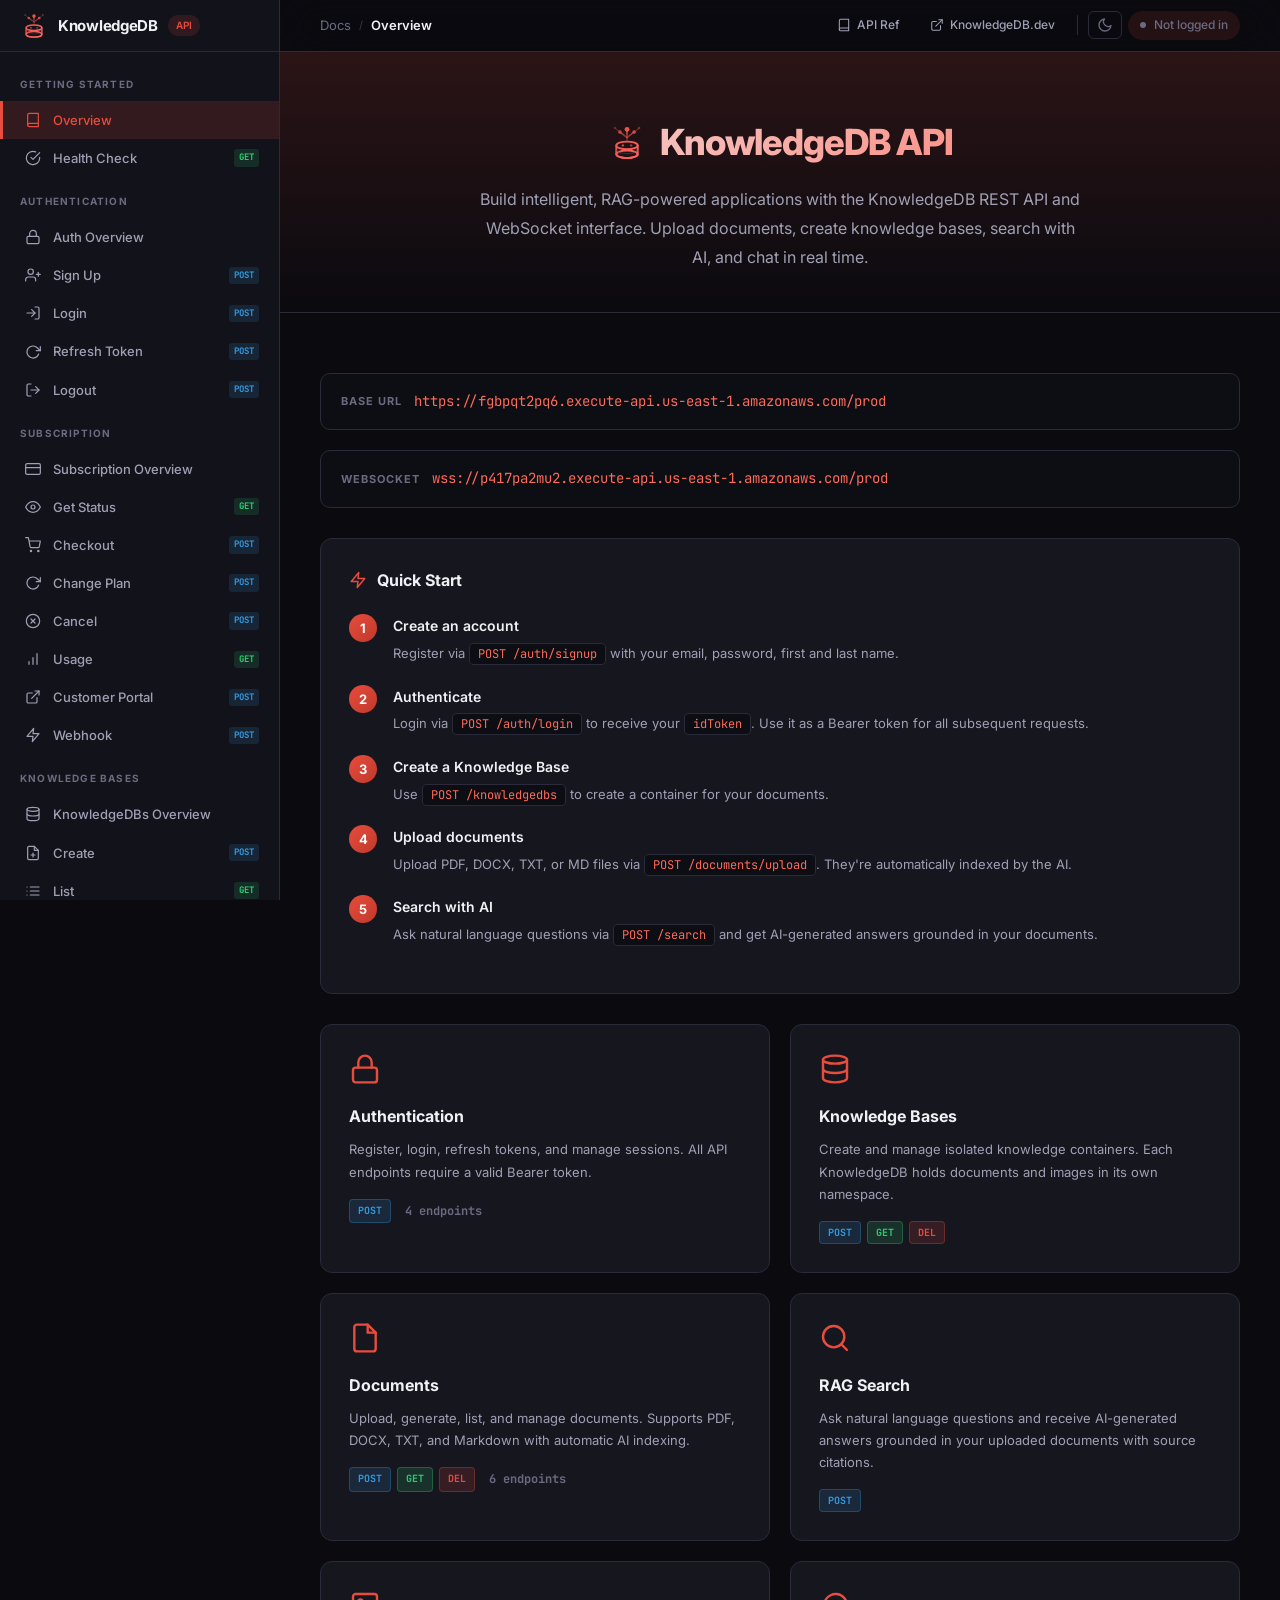
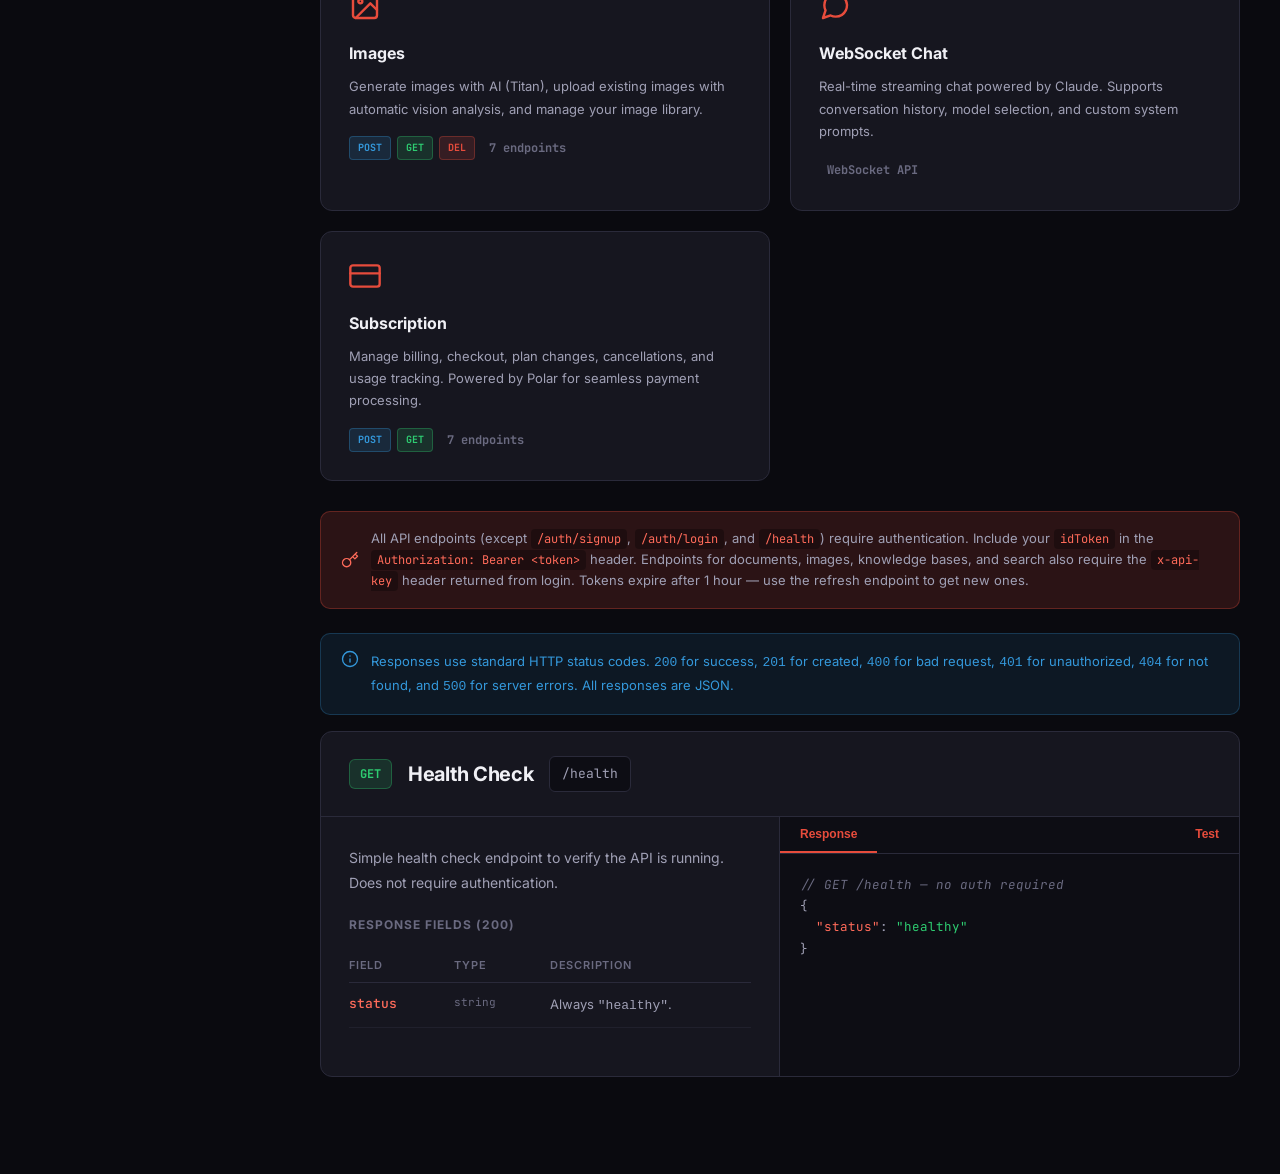
==== commit acd889ac: "subscription" ====
--- a/api/index.html
+++ b/api/index.html
@@ -136,6 +136,17 @@
             <span style="font-size:12px;color:var(--text-muted)">WebSocket API</span>
           </div>
         </a>
+
+        <a href="subscription.html" class="overview-card">
+          <div class="card-icon"><svg viewBox="0 0 24 24"><rect x="1" y="4" width="22" height="16" rx="2" ry="2"/><line x1="1" y1="10" x2="23" y2="10"/></svg></div>
+          <h3>Subscription</h3>
+          <p>Manage billing, checkout, plan changes, cancellations, and usage tracking. Powered by Polar for seamless payment processing.</p>
+          <div class="card-endpoints">
+            <span class="method-badge post">POST</span>
+            <span class="method-badge get">GET</span>
+            <span style="font-size:12px;color:var(--text-muted)">7 endpoints</span>
+          </div>
+        </a>
       </div>
 
       <div class="auth-banner">
@@ -143,6 +154,7 @@
         <div class="text">
           All API endpoints (except <code>/auth/signup</code>, <code>/auth/login</code>, and <code>/health</code>) require authentication.
           Include your <code>idToken</code> in the <code>Authorization: Bearer &lt;token&gt;</code> header.
+          Endpoints for documents, images, knowledge bases, and search also require the <code>x-api-key</code> header returned from login.
           Tokens expire after 1 hour — use the refresh endpoint to get new ones.
         </div>
       </div>
